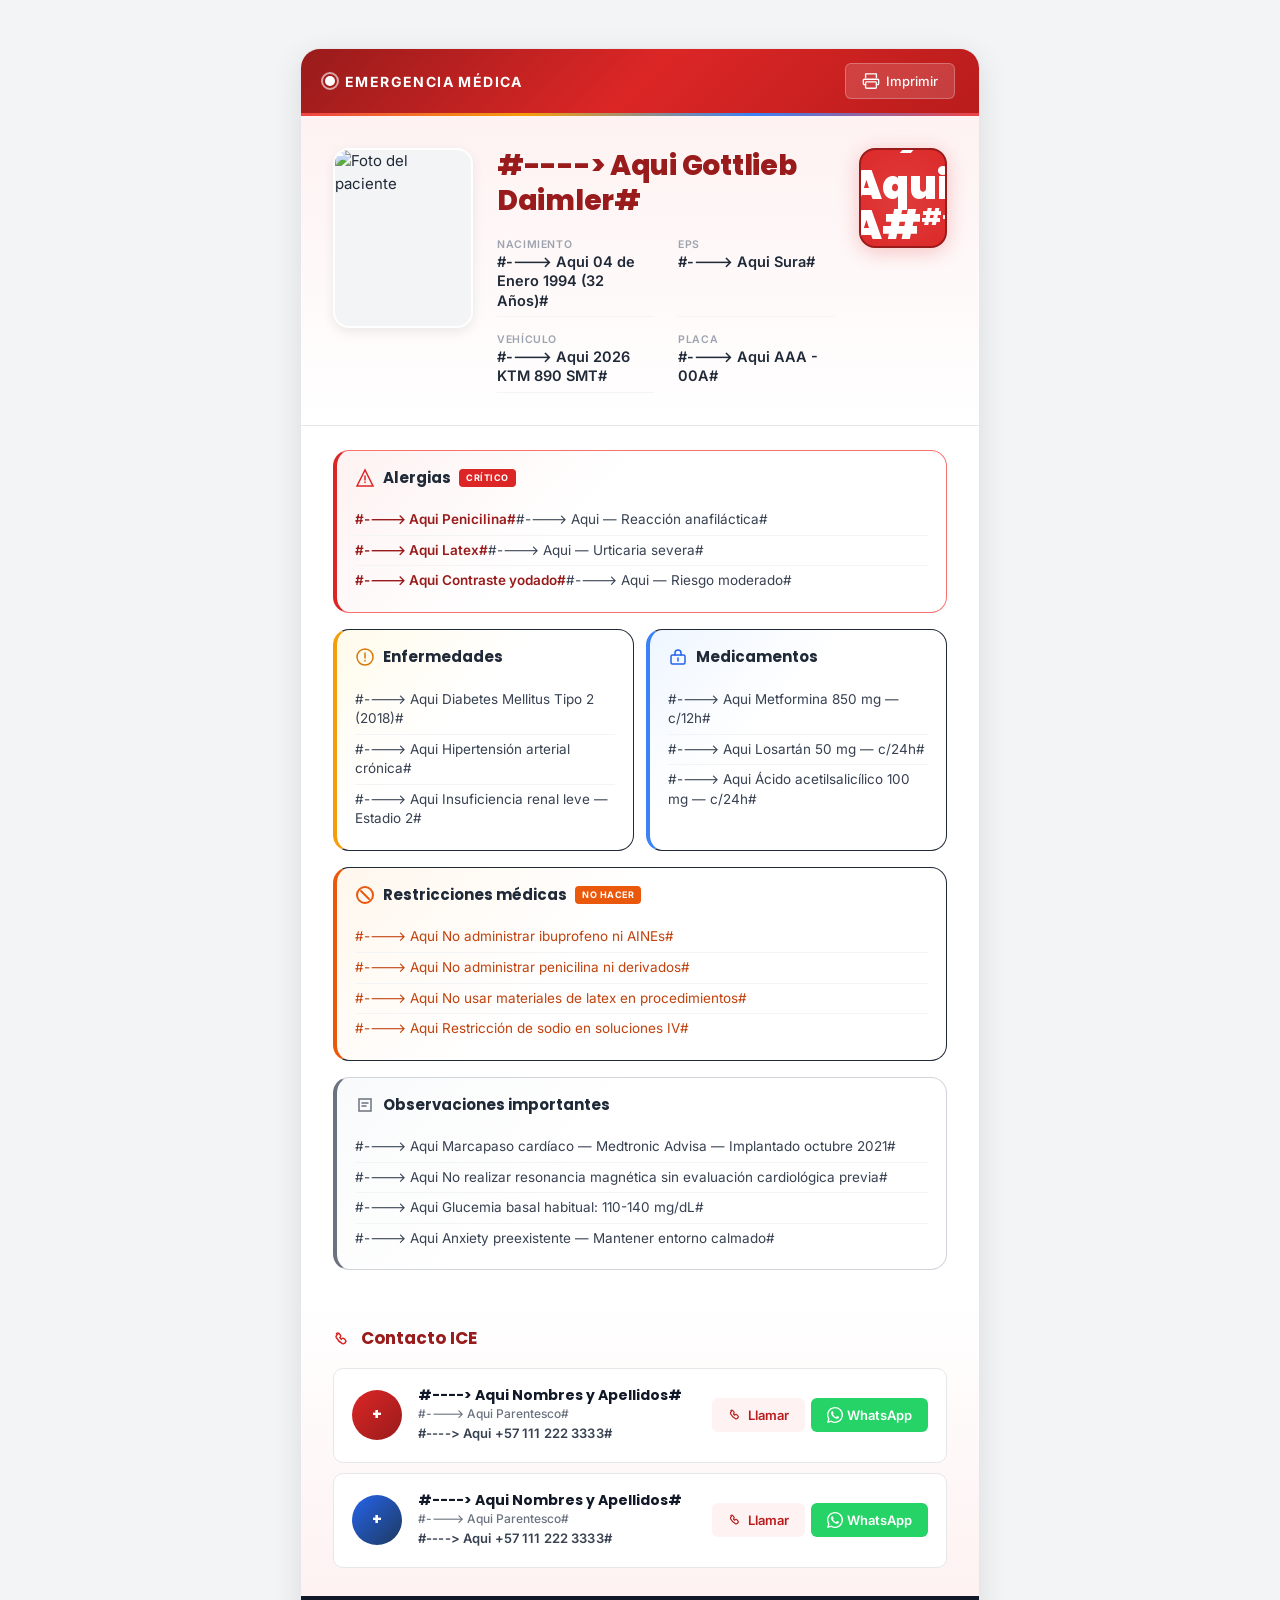
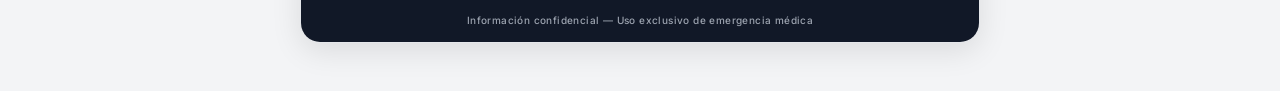
==== generator/template.html @ cfbc6e18 "GenerarHTML" ====
<!DOCTYPE html>
<html lang="es">

<head>
    <meta charset="UTF-8">
    <meta name="viewport" content="width=device-width, initial-scale=1.0">
    <meta name="description" content="Tarjeta médica de emergencia — Nombres Y Apellidos">
    <title>Emergencia — #----> Aqui Nombres Y Apellidos#</title>
    <link rel="preconnect" href="https://fonts.googleapis.com">
    <link rel="preconnect" href="https://fonts.gstatic.com" crossorigin>
    <link href="https://fonts.googleapis.com/css2?family=Inter:wght@400;500;600;700&family=Poppins:wght@600;700;800;900&display=swap" rel="stylesheet">
    <link rel="icon" href="/static/img/icon/iconLogo.png">
    <link rel="stylesheet" href="/static/css/emergency-card.css">
</head>

<body>

    <div class="page-wrapper">

        <article class="med-card" aria-label="Tarjeta médica de emergencia">

            <div class="card-strip">
                <div class="strip-left">
                    <span class="pulse-dot" aria-hidden="true"></span>
                    <strong>EMERGENCIA MÉDICA</strong>
                </div>
                <button class="strip-print" data-action="print" aria-label="Imprimir tarjeta">
                    <svg viewBox="0 0 20 20" fill="none" stroke="currentColor" stroke-width="1.5" stroke-linecap="round" stroke-linejoin="round">
                        <path d="M4 6V2h12v4M4 14H2.5a1 1 0 0 1-1-1v-4a1 1 0 0 1 1-1h15a1 1 0 0 1 1 1v4a1 1 0 0 1-1 1H16"/>
                        <rect x="4" y="11" width="12" height="7" rx="1"/>
                    </svg>
                    <span>Imprimir</span>
                </button>
            </div>

            <div class="holo-line" aria-hidden="true"></div>    

            <header class="card-header">
                <div class="photo-frame">
                    <img
                        src="#----> Aqui /static/img/client/Gottlieb_Daimler/Gottlieb_Daimler.png#"
                        alt="Foto del paciente"
                        class="patient-photo"
                        onerror="this.onerror=null;this.src='data:image/svg+xml,%3Csvg xmlns=%27http://www.w3.org/2000/svg%27 viewBox=%270 0 400 520%27%3E%3Crect fill=%27%23e5e7eb%27 width=%27400%27 height=%27520%27/%3E%3Ccircle cx=%27200%27 cy=%27190%27 r=%2780%27 fill=%27%239ca3af%27/%3E%3Cellipse cx=%27200%27 cy=%27420%27 rx=%27130%27 ry=%27110%27 fill=%27%239ca3af%27/%3E%3C/svg%27'">
                </div>

                <div class="header-info">
                    <h1 class="patient-name">#----> Aqui Gottlieb Daimler#</h1>
                    <div class="info-grid">
                        <div class="info-item">
                            <span class="info-label">Nacimiento</span>
                            <span class="info-value" id="val-nacimiento">#----> Aqui 04 de Enero 1994 (32 Años)#</span>
                        </div>
                        <div class="info-item">
                            <span class="info-label">EPS</span>
                            <span class="info-value" id="val-eps">#----> Aqui Sura#</span>
                        </div>
                        <div class="info-item">
                            <span class="info-label">Vehículo</span>
                            <span class="info-value" id="val-vehiculo">#----> Aqui 2026 KTM 890 SMT#</span>
                        </div>
                        <div class="info-item">
                            <span class="info-label">Placa</span>
                            <span class="info-value" id="val-vehiculo">#----> Aqui AAA - 00A#</span>
                        </div>
                    </div>
                </div>

                <!-- Badge de grupo sanguíneo -->
                <div class="blood-badge" aria-label="Grupo sanguíneo O positivo">
                    <span class="blood-label">GRUPO</span>
                    <span class="blood-type">#----> Aqui A#<sup>#----> Aqui +#</sup></span>
                </div>
            </header>

            <!-- Cuerpo médico -->
            <div class="card-body">

                <!-- Alergias — Sección crítica -->
                <section class="med-section med-section--critical" aria-label="Alergias">
                    <div class="med-head">
                        <div class="med-title-row">
                            <svg class="med-icon" viewBox="0 0 20 20" fill="none" stroke="currentColor" stroke-width="1.5" stroke-linecap="round">
                                <path d="M10 2L2 18h16L10 2z"/><path d="M10 8v4M10 14v.5"/>
                            </svg>
                            <h2>Alergias</h2>
                            <span class="tag tag--critical">CRÍTICO</span>
                        </div>
                    </div>
                    <ul class="med-list">
                        <li><strong>#----> Aqui Penicilina#</strong>#----> Aqui — Reacción anafiláctica#</li>
                        <li><strong>#----> Aqui Latex#</strong>#----> Aqui — Urticaria severa#</li>
                        <li><strong>#----> Aqui Contraste yodado#</strong>#----> Aqui — Riesgo moderado#</li>
                        <!-- <li><strong>N/A</strong></li> -->
                    </ul>
                </section>

                <div class="med-row">
                    <section class="med-section med-section--warning" aria-label="Enfermedades">
                        <div class="med-head">
                            <div class="med-title-row">
                                <svg class="med-icon" viewBox="0 0 20 20" fill="none" stroke="currentColor" stroke-width="1.5" stroke-linecap="round">
                                    <circle cx="10" cy="10" r="8"/><path d="M10 6v5M10 13.5v.5"/>
                                </svg>
                                <h2>Enfermedades</h2>
                            </div>
                        </div>
                        <ul class="med-list">
                            <li>#----> Aqui Diabetes Mellitus Tipo 2 (2018)#</li>
                            <li>#----> Aqui Hipertensión arterial crónica#</li>
                            <li>#----> Aqui Insuficiencia renal leve — Estadio 2#</li>
                            <!-- <li><strong>N/A</strong></li> -->
                        </ul>
                    </section>

                    <section class="med-section med-section--info" aria-label="Medicamentos actuales">
                        <div class="med-head">
                            <div class="med-title-row">
                                <svg class="med-icon" viewBox="0 0 20 20" fill="none" stroke="currentColor" stroke-width="1.5" stroke-linecap="round">
                                    <rect x="3" y="8" width="14" height="9" rx="1.5"/><path d="M7 8V6a3 3 0 0 1 6 0v2"/><path d="M10 11v3"/>
                                </svg>
                                <h2>Medicamentos</h2>
                            </div>
                        </div>
                        <ul class="med-list">
                            <li>#----> Aqui Metformina 850 mg — c/12h#</li>
                            <li>#----> Aqui Losartán 50 mg — c/24h#</li>
                            <li>#----> Aqui Ácido acetilsalicílico 100 mg — c/24h#</li>
                            <!-- <li><strong>N/A</strong></li> -->
                        </ul>
                    </section>
                </div>

                <!-- Restricciones médicas -->
                <section class="med-section med-section--danger" aria-label="Restricciones médicas">
                    <div class="med-head">
                        <div class="med-title-row">
                            <svg class="med-icon" viewBox="0 0 20 20" fill="none" stroke="currentColor" stroke-width="2" stroke-linecap="round">
                                <circle cx="10" cy="10" r="8"/><path d="M6 6l8 8"/>
                            </svg>
                            <h2>Restricciones médicas</h2>
                            <span class="tag tag--danger">NO HACER</span>
                        </div>
                    </div>
                    <ul class="med-list">
                        <li>#----> Aqui No administrar ibuprofeno ni AINEs#</li>
                        <li>#----> Aqui No administrar penicilina ni derivados#</li>
                        <li>#----> Aqui No usar materiales de latex en procedimientos#</li>
                        <li>#----> Aqui Restricción de sodio en soluciones IV#</li>
                        <!-- <li><strong>N/A</strong></li> -->
                    </ul>
                </section>

                <!-- Observaciones -->
                <section class="med-section med-section--note" aria-label="Observaciones importantes">
                    <div class="med-head">
                        <div class="med-title-row">
                            <svg class="med-icon" viewBox="0 0 20 20" fill="none" stroke="currentColor" stroke-width="1.5" stroke-linecap="round">
                                <path d="M4 4h12v12H4z"/><path d="M7 8h6M7 11h4"/>
                            </svg>
                            <h2>Observaciones importantes</h2>
                        </div>
                    </div>
                    <ul class="med-list">
                        <li>#----> Aqui Marcapaso cardíaco — Medtronic Advisa — Implantado octubre 2021#</li>
                        <li>#----> Aqui No realizar resonancia magnética sin evaluación cardiológica previa#</li>
                        <li>#----> Aqui Glucemia basal habitual: 110-140 mg/dL#</li>
                        <li>#----> Aqui Anxiety preexistente — Mantener entorno calmado#</li>
                        <!-- <li><strong>N/A</strong></li> -->
                    </ul>
                </section>

            </div>
<!-- ============================================================================================================================================================================================================================================================================================== -->
<!-- ============================================================================================================================================================================================================================================================================================== -->
            <!-- Contactos ICE -->
            <section class="card-ice" aria-label="Contactos de emergencia ICE">
                <h2 class="ice-heading">
                    <svg viewBox="0 0 20 20" fill="none" stroke="currentColor" stroke-width="1.5" stroke-linecap="round">
                        <path d="M3.6 4.6a1.7 1.7 0 0 1 2.4 0l1.2 1.2a1.7 1.7 0 0 1 0 2.4l-.4.4a8.5 8.5 0 0 0 1.6 1.6l.4-.4a1.7 1.7 0 0 1 2.4 0l1.2 1.2a1.7 1.7 0 0 1 0 2.4l-.8.8a2 2 0 0 1-2.2.4 14 14 0 0 1-6.2-6.2 2 2 0 0 1 .4-2.2l.8-.8z"/>
                    </svg>
                    Contacto ICE
                </h2>
                <div class="ice-contact">
                    <div class="ice-avatar"><span>+</span></div>
                    <div class="ice-info">
                        <h3 class="ice-name">#----> Aqui Nombres y Apellidos#</h3>
                        <span class="ice-role">#----> Aqui Parentesco#</span>
                        <span class="ice-phone">#----> Aqui +57 111 222 3333#</span>
                    </div>
                    <div class="ice-actions">
                        <button class="btn-ice btn-call" data-call="#----> Aqui 571112223333#" aria-label="Llamar a #----> Aqui Nombres y Apellidosa#">
                            <svg viewBox="0 0 20 20" fill="none" stroke="currentColor" stroke-width="1.5" stroke-linecap="round" stroke-linejoin="round">
                                <path d="M3.6 4.6a1.7 1.7 0 0 1 2.4 0l1.2 1.2a1.7 1.7 0 0 1 0 2.4l-.4.4a8.5 8.5 0 0 0 1.6 1.6l.4-.4a1.7 1.7 0 0 1 2.4 0l1.2 1.2a1.7 1.7 0 0 1 0 2.4l-.8.8a2 2 0 0 1-2.2.4 14 14 0 0 1-6.2-6.2 2 2 0 0 1 .4-2.2l.8-.8z"/>
                            </svg>
                            Llamar
                        </button>
                        <button class="btn-ice btn-wa" data-whatsapp="#----> Aqui 571112223333#" aria-label="WhatsApp de #----> Aqui Nombres y Apellidos#">
                            <svg viewBox="0 0 20 20" fill="currentColor">
                                <path d="M17.05 2.93A9.94 9.94 0 0 0 10.01 0C4.51 0 .03 4.48.03 9.97c0 1.76.46 3.47 1.33 4.98L0 20l5.23-1.37A9.95 9.95 0 0 0 10.01 20c5.5 0 9.97-4.48 9.97-9.98 0-2.66-1.04-5.17-2.93-7.09zM10.01 18.32a8.26 8.26 0 0 1-4.21-1.15l-.3-.18-3.12.82.83-3.04-.2-.31A8.24 8.24 0 0 1 1.7 9.97c0-4.56 3.71-8.27 8.31-8.27 2.22 0 4.3.86 5.87 2.43a8.25 8.25 0 0 1 2.43 5.85c-.01 4.56-3.72 8.27-8.3 8.34zm4.55-6.21c-.25-.12-1.47-.73-1.7-.81-.23-.08-.39-.12-.56.12-.16.25-.64.81-.78.98-.15.16-.29.18-.54.06-.25-.12-1.05-.39-2-1.23-.74-.66-1.24-1.47-1.38-1.72-.15-.25-.02-.39.11-.51.12-.11.25-.29.37-.44.13-.14.16-.25.25-.42.08-.16.04-.31-.02-.43-.06-.12-.56-1.35-.77-1.84-.2-.49-.41-.42-.56-.43h-.48c-.16 0-.43.06-.66.31-.23.25-.86.84-.86 2.04s.88 2.37 1 2.53c.13.16 1.73 2.64 4.2 3.7.58.25 1.04.4 1.39.52.59.19 1.12.16 1.54.1.47-.07 1.47-.6 1.68-1.18.21-.58.21-1.07.15-1.18-.06-.1-.23-.16-.48-.28z"/>
                            </svg>
                            WhatsApp
                        </button>
                    </div>
                </div>
<!-- ============================================================================================================================================================================================================================================================================================== -->
                <div class="ice-contact">
                    <div class="ice-avatar ice-avatar--alt"><span>+</span></div>
                    <div class="ice-info">
                        <h3 class="ice-name">#----> Aqui Nombres y Apellidos#</h3>
                        <span class="ice-role">#----> Aqui Parentesco#</span>
                        <span class="ice-phone">#----> Aqui +57 111 222 3333#</span>
                    </div>
                    <div class="ice-actions">
                        <button class="btn-ice btn-call" data-call="#----> Aqui 571112223333#" aria-label="Llamar a #----> Aqui Nombres y Apellidos#">
                            <svg viewBox="0 0 20 20" fill="none" stroke="currentColor" stroke-width="1.5" stroke-linecap="round" stroke-linejoin="round">
                                <path d="M3.6 4.6a1.7 1.7 0 0 1 2.4 0l1.2 1.2a1.7 1.7 0 0 1 0 2.4l-.4.4a8.5 8.5 0 0 0 1.6 1.6l.4-.4a1.7 1.7 0 0 1 2.4 0l1.2 1.2a1.7 1.7 0 0 1 0 2.4l-.8.8a2 2 0 0 1-2.2.4 14 14 0 0 1-6.2-6.2 2 2 0 0 1 .4-2.2l.8-.8z"/>
                            </svg>
                            Llamar
                        </button>
                        <button class="btn-ice btn-wa" data-whatsapp="#----> Aqui 571112223333#" aria-label="WhatsApp de #----> Aqui Nombres y Apellidos#">
                            <svg viewBox="0 0 20 20" fill="currentColor">
                                <path d="M17.05 2.93A9.94 9.94 0 0 0 10.01 0C4.51 0 .03 4.48.03 9.97c0 1.76.46 3.47 1.33 4.98L0 20l5.23-1.37A9.95 9.95 0 0 0 10.01 20c5.5 0 9.97-4.48 9.97-9.98 0-2.66-1.04-5.17-2.93-7.09zM10.01 18.32a8.26 8.26 0 0 1-4.21-1.15l-.3-.18-3.12.82.83-3.04-.2-.31A8.24 8.24 0 0 1 1.7 9.97c0-4.56 3.71-8.27 8.31-8.27 2.22 0 4.3.86 5.87 2.43a8.25 8.25 0 0 1 2.43 5.85c-.01 4.56-3.72 8.27-8.3 8.34zm4.55-6.21c-.25-.12-1.47-.73-1.7-.81-.23-.08-.39-.12-.56.12-.16.25-.64.81-.78.98-.15.16-.29.18-.54.06-.25-.12-1.05-.39-2-1.23-.74-.66-1.24-1.47-1.38-1.72-.15-.25-.02-.39.11-.51.12-.11.25-.29.37-.44.13-.14.16-.25.25-.42.08-.16.04-.31-.02-.43-.06-.12-.56-1.35-.77-1.84-.2-.49-.41-.42-.56-.43h-.48c-.16 0-.43.06-.66.31-.23.25-.86.84-.86 2.04s.88 2.37 1 2.53c.13.16 1.73 2.64 4.2 3.7.58.25 1.04.4 1.39.52.59.19 1.12.16 1.54.1.47-.07 1.47-.6 1.68-1.18.21-.58.21-1.07.15-1.18-.06-.1-.23-.16-.48-.28z"/>
                            </svg>
                            WhatsApp
                        </button>
                    </div>
                </div>
            </section>
<!-- ============================================================================================================================================================================================================================================================================================== -->
<!-- ============================================================================================================================================================================================================================================================================================== -->

            <footer class="card-footer">
                <span class="footer-notice">Información confidencial — Uso exclusivo de emergencia médica</span>
            </footer>
        </article>
    </div>
    <div id="toast-container" aria-live="polite"></div>
    <script src="https://cdn.jsdelivr.net/npm/sweetalert2@11"></script>
    <script src="/static/js/emergency-card.js"></script>
</body>
</html>
---- static/css/emergency-card.css ----
:root {
    /* Rojos de emergencia */
    --red-900: #7F1D1D;
    --red-800: #991B1B;
    --red-700: #B91C1C;
    --red-600: #DC2626;
    --red-500: #EF4444;
    --red-400: #F87171;
    --red-100: #FEE2E2;
    --red-50:  #FEF2F2;

    /* Azules clínicos */
    --blue-900: #1E3A5F;
    --blue-800: #1E40AF;
    --blue-700: #1D4ED8;
    --blue-600: #2563EB;
    --blue-500: #3B82F6;
    --blue-100: #DBEAFE;
    --blue-50:  #EFF6FF;

    /* Amarillos advertencia */
    --amber-700: #B45309;
    --amber-600: #D97706;
    --amber-500: #F59E0B;
    --amber-100: #FEF3C7;
    --amber-50:  #FFFBEB;

    /* Naranjas restricción */
    --orange-700: #C2410C;
    --orange-600: #EA580C;
    --orange-500: #F97316;
    --orange-100: #FFEDD5;
    --orange-50:  #FFF7ED;

    /* Neutros */
    --gray-950: #0A0A0A;
    --gray-900: #111827;
    --gray-800: #1F2937;
    --gray-700: #374151;
    --gray-600: #4B5563;
    --gray-500: #6B7280;
    --gray-400: #9CA3AF;
    --gray-300: #D1D5DB;
    --gray-200: #E5E7EB;
    --gray-100: #F3F4F6;
    --gray-50:  #F9FAFB;
    --white:    #FFFFFF;

    /* Especiales */
    --green-wa: #25D366;
    --green-wa-dark: #128C7E;

    /* Sombras */
    --shadow-sm:  0 1px 2px rgba(0,0,0,0.06);
    --shadow-md:  0 4px 12px rgba(0,0,0,0.08);
    --shadow-lg:  0 8px 30px rgba(0,0,0,0.1);
    --shadow-xl:  0 12px 40px rgba(0,0,0,0.12);
    --shadow-red: 0 4px 20px rgba(220,38,38,0.25);

    /* Radios */
    --radius-sm: 6px;
    --radius-md: 10px;
    --radius-lg: 16px;
    --radius-xl: 20px;

    /* Tipografía */
    --font-body: 'Inter', -apple-system, BlinkMacSystemFont, sans-serif;
    --font-display: 'Poppins', var(--font-body);
}

/* --- Reset y base --- */
*,
*::before,
*::after {
    margin: 0;
    padding: 0;
    box-sizing: border-box;
}

html {
    -webkit-text-size-adjust: 100%;
    scroll-behavior: smooth;
}

body {
    font-family: var(--font-body);
    font-size: 14px;
    line-height: 1.5;
    color: var(--gray-800);
    background-color: var(--gray-100);
    min-height: 100vh;
    -webkit-font-smoothing: antialiased;
    -moz-osx-font-smoothing: grayscale;
}

/* --- Contenedor de página --- */
.page-wrapper {
    display: flex;
    justify-content: center;
    padding: 16px;
    min-height: 100vh;
}

/* ============================================================
   TARJETA PRINCIPAL
   ============================================================ */
.med-card {
    width: 100%;
    max-width: 680px;
    background: var(--white);
    border-radius: var(--radius-xl);
    overflow: hidden;
    box-shadow: var(--shadow-lg);
    border: 1px solid var(--gray-200);
    position: relative;
}

/* ============================================================
   FRANJA DE EMERGENCIA (strip)
   ============================================================ */
.card-strip {
    display: flex;
    align-items: center;
    justify-content: space-between;
    padding: 12px 16px;
    background: linear-gradient(135deg, var(--red-800) 0%, var(--red-600) 50%, var(--red-700) 100%);
    color: var(--white);
    gap: 8px;
    flex-wrap: wrap;
}

.strip-left {
    display: flex;
    align-items: center;
    gap: 10px;
    font-size: 13px;
    letter-spacing: 0.08em;
    font-weight: 600;
}

/* Punto pulsante */
.pulse-dot {
    position: relative;
    width: 10px;
    height: 10px;
    background: var(--white);
    border-radius: 50%;
    flex-shrink: 0;
    animation: pulse-ring 1.5s ease-out infinite;
}

.pulse-dot::before {
    content: '';
    position: absolute;
    inset: -4px;
    border-radius: 50%;
    border: 2px solid rgba(255,255,255,0.6);
    animation: pulse-ring-outer 1.5s ease-out infinite;
}

@keyframes pulse-ring {
    0%, 100% { opacity: 1; transform: scale(1); }
    50% { opacity: 0.6; transform: scale(0.85); }
}

@keyframes pulse-ring-outer {
    0% { transform: scale(0.8); opacity: 1; }
    100% { transform: scale(2); opacity: 0; }
}

/* Botón imprimir */
.strip-print {
    display: inline-flex;
    align-items: center;
    gap: 6px;
    padding: 6px 12px;
    background: rgba(255,255,255,0.15);
    border: 1px solid rgba(255,255,255,0.25);
    border-radius: var(--radius-sm);
    color: var(--white);
    font-size: 12px;
    font-weight: 500;
    font-family: var(--font-body);
    cursor: pointer;
    transition: all 0.2s ease;
    backdrop-filter: blur(4px);
    -webkit-backdrop-filter: blur(4px);
}

.strip-print:hover {
    background: rgba(255,255,255,0.25);
    border-color: rgba(255,255,255,0.4);
}

.strip-print:active {
    transform: scale(0.96);
}

.strip-print svg {
    width: 16px;
    height: 16px;
    flex-shrink: 0;
}

/* ============================================================
   LÍNEA HOLOGRÁFICA
   ============================================================ */
.holo-line {
    height: 3px;
    background: linear-gradient(
        90deg,
        var(--red-500),
        var(--amber-500),
        var(--blue-500),
        var(--red-500),
        var(--amber-500),
        var(--blue-500),
        var(--red-500)
    );
    background-size: 200% 100%;
    animation: holo-slide 4s linear infinite;
}

@keyframes holo-slide {
    0% { background-position: 0% 0; }
    100% { background-position: 200% 0; }
}

/* ============================================================
   HEADER — Foto + Info + Sangre
   ============================================================ */
.card-header {
    display: flex;
    gap: 16px;
    padding: 20px 16px;
    position: relative;
    background: linear-gradient(180deg, var(--red-50) 0%, var(--white) 100%);
    border-bottom: 1px solid var(--gray-200);
    align-items: flex-start;
    flex-wrap: wrap;
}

/* --- Foto --- */
.photo-frame {
    width: 100px;
    height: 130px;
    flex-shrink: 0;
    border-radius: var(--radius-md);
    overflow: hidden;
    border: 2px solid var(--white);
    box-shadow: var(--shadow-md);
    background: var(--gray-100);
    order: 0;
}

.patient-photo {
    width: 100%;
    height: 100%;
    object-fit: cover;
    display: block;
}

/* --- Info del paciente (header-info) --- */
.header-info {
    flex: 1;
    min-width: 0;
    order: 1;
}

.patient-name {
    font-family: var(--font-display);
    font-size: 18px;
    font-weight: 800;
    color: var(--red-800);
    line-height: 1.25;
    margin-bottom: 12px;
    letter-spacing: -0.01em;
}

/* Grid de información */
.info-grid {
    display: grid;
    grid-template-columns: 1fr;
    gap: 6px;
}

.info-item {
    display: flex;
    flex-direction: column;
    gap: 1px;
    padding: 5px 0;
    border-bottom: 1px solid var(--gray-100);
}

.info-item:last-child {
    border-bottom: none;
}

.info-label {
    font-size: 10px;
    font-weight: 600;
    text-transform: uppercase;
    letter-spacing: 0.06em;
    color: var(--gray-400);
    line-height: 1;
}

.info-value {
    font-size: 13px;
    font-weight: 600;
    color: var(--gray-800);
    line-height: 1.35;
    word-break: break-word;
}

/* --- Badge de sangre --- */
.blood-badge {
    display: flex;
    flex-direction: column;
    align-items: center;
    justify-content: center;
    width: 72px;
    height: 80px;
    background: var(--red-600);
    border-radius: var(--radius-md);
    color: var(--white);
    box-shadow: var(--shadow-red);
    flex-shrink: 0;
    order: 2;
    position: relative;
    overflow: hidden;
    border: 2px solid var(--red-800);
}

.blood-badge::before {
    content: '';
    position: absolute;
    top: -50%;
    left: -50%;
    width: 200%;
    height: 200%;
    background: radial-gradient(circle, rgba(255,255,255,0.1) 0%, transparent 60%);
    animation: blood-shine 3s ease-in-out infinite;
}

@keyframes blood-shine {
    0%, 100% { transform: translate(-20%, -20%); }
    50% { transform: translate(20%, 20%); }
}

.blood-label {
    font-size: 8px;
    font-weight: 700;
    letter-spacing: 0.12em;
    text-transform: uppercase;
    opacity: 0.85;
    position: relative;
    z-index: 1;
}

.blood-type {
    font-family: var(--font-display);
    font-size: 32px;
    font-weight: 900;
    line-height: 1;
    position: relative;
    z-index: 1;
    margin-top: 2px;
}

.blood-type sup {
    font-size: 18px;
    font-weight: 800;
}

/* ============================================================
   CUERPO MÉDICO
   ============================================================ */
.card-body {
    padding: 12px 16px 16px;
    display: flex;
    flex-direction: column;
    gap: 12px;
}

/* --- Sección genérica --- */
.med-section {
    background: var(--white);
    border-radius: var(--radius-md);
    border: 1px solid var(--gray-200);
    overflow: hidden;
    transition: box-shadow 0.2s ease;
}

.med-section:hover {
    box-shadow: var(--shadow-sm);
}

/* Variantes de sección */
.med-section--critical {
    border-color: var(--red-400);
    border-left: 4px solid var(--red-600);
    background: linear-gradient(135deg, var(--red-50) 0%, var(--white) 40%);
}

.med-section--warning {
    border-color: var(--amber-300);
    border-left: 4px solid var(--amber-500);
    background: linear-gradient(135deg, var(--amber-50) 0%, var(--white) 40%);
}

.med-section--info {
    border-color: var(--blue-300);
    border-left: 4px solid var(--blue-500);
    background: linear-gradient(135deg, var(--blue-50) 0%, var(--white) 40%);
}

.med-section--danger {
    border-color: var(--orange-400);
    border-left: 4px solid var(--orange-600);
    background: linear-gradient(135deg, var(--orange-50) 0%, var(--white) 40%);
}

.med-section--note {
    border-color: var(--gray-300);
    border-left: 4px solid var(--gray-500);
    background: linear-gradient(135deg, var(--gray-50) 0%, var(--white) 40%);
}

/* --- Encabezado de sección --- */
.med-head {
    display: flex;
    align-items: center;
    justify-content: space-between;
    padding: 10px 12px;
    gap: 8px;
}

.med-title-row {
    display: flex;
    align-items: center;
    gap: 8px;
    min-width: 0;
}

.med-icon {
    width: 18px;
    height: 18px;
    flex-shrink: 0;
}

.med-section--critical .med-icon { color: var(--red-600); }
.med-section--warning .med-icon { color: var(--amber-600); }
.med-section--info .med-icon    { color: var(--blue-600); }
.med-section--danger .med-icon  { color: var(--orange-600); }
.med-section--note .med-icon    { color: var(--gray-500); }

.med-title-row h2 {
    font-family: var(--font-display);
    font-size: 13px;
    font-weight: 700;
    color: var(--gray-800);
    white-space: nowrap;
    overflow: hidden;
    text-overflow: ellipsis;
}

/* --- Tags --- */
.tag {
    display: inline-block;
    padding: 2px 7px;
    border-radius: 4px;
    font-size: 9px;
    font-weight: 700;
    letter-spacing: 0.06em;
    text-transform: uppercase;
    white-space: nowrap;
    flex-shrink: 0;
}

.tag--critical {
    background: var(--red-600);
    color: var(--white);
    animation: tag-pulse 2s ease-in-out infinite;
}

@keyframes tag-pulse {
    0%, 100% { opacity: 1; }
    50% { opacity: 0.75; }
}

.tag--danger {
    background: var(--orange-600);
    color: var(--white);
}

/* --- Botón copiar --- */
.copy-btn {
    display: flex;
    align-items: center;
    justify-content: center;
    width: 30px;
    height: 30px;
    border: 1px solid var(--gray-200);
    border-radius: var(--radius-sm);
    background: var(--white);
    color: var(--gray-400);
    cursor: pointer;
    transition: all 0.2s ease;
    flex-shrink: 0;
}

.copy-btn:hover {
    color: var(--blue-600);
    border-color: var(--blue-300);
    background: var(--blue-50);
}

.copy-btn:active {
    transform: scale(0.9);
}

.copy-btn svg {
    width: 14px;
    height: 14px;
}

/* --- Lista médica --- */
.med-list {
    list-style: none;
    padding: 0 12px 10px;
}

.med-list li {
    font-size: 12.5px;
    color: var(--gray-700);
    padding: 4px 0;
    border-top: 1px solid var(--gray-100);
    line-height: 1.45;
}

.med-list li:first-child {
    border-top: none;
}

.med-list li strong {
    color: var(--gray-900);
    font-weight: 600;
}

.med-section--critical .med-list li strong {
    color: var(--red-800);
}

.med-section--danger .med-list li {
    color: var(--orange-700);
}

.med-section--danger .med-list li strong {
    color: var(--orange-700);
}

/* --- Fila par (2 columnas) --- */
.med-row {
    display: grid;
    grid-template-columns: 1fr;
    gap: 12px;
}

/* ============================================================
   CONTACTOS ICE
   ============================================================ */
.card-ice {
    padding: 16px;
    border-top: 2px solid var(--red-200);
    background: linear-gradient(180deg, var(--white) 0%, var(--red-50) 100%);
}

.ice-heading {
    display: flex;
    align-items: center;
    gap: 8px;
    font-family: var(--font-display);
    font-size: 15px;
    font-weight: 700;
    color: var(--red-800);
    margin-bottom: 14px;
}

.ice-heading svg {
    width: 18px;
    height: 18px;
    color: var(--red-600);
}

/* --- Contacto individual --- */
.ice-contact {
    display: flex;
    align-items: center;
    gap: 12px;
    padding: 12px;
    background: var(--white);
    border-radius: var(--radius-md);
    border: 1px solid var(--gray-200);
    margin-bottom: 10px;
    transition: box-shadow 0.2s ease;
}

.ice-contact:last-child {
    margin-bottom: 0;
}

.ice-contact:hover {
    box-shadow: var(--shadow-md);
    border-color: var(--red-300);
}

/* Avatar */
.ice-avatar {
    width: 44px;
    height: 44px;
    border-radius: 50%;
    background: linear-gradient(135deg, var(--red-600), var(--red-800));
    display: flex;
    align-items: center;
    justify-content: center;
    flex-shrink: 0;
}

.ice-avatar span {
    font-family: var(--font-display);
    font-size: 14px;
    font-weight: 700;
    color: var(--white);
    letter-spacing: 0.02em;
}

.ice-avatar--alt {
    background: linear-gradient(135deg, var(--blue-600), var(--blue-900));
}

/* Info del contacto */
.ice-info {
    flex: 1;
    min-width: 0;
    display: flex;
    flex-direction: column;
    gap: 1px;
}

.ice-name {
    font-family: var(--font-display);
    font-size: 13px;
    font-weight: 700;
    color: var(--gray-900);
    line-height: 1.25;
    white-space: nowrap;
    overflow: hidden;
    text-overflow: ellipsis;
}

.ice-role {
    font-size: 11px;
    font-weight: 500;
    color: var(--gray-500);
    text-transform: capitalize;
}

.ice-phone {
    font-size: 12px;
    font-weight: 600;
    color: var(--gray-700);
    letter-spacing: 0.01em;
}

/* Botones de acción ICE */
.ice-actions {
    display: flex;
    gap: 6px;
    flex-shrink: 0;
}

.btn-ice {
    display: inline-flex;
    align-items: center;
    gap: 4px;
    padding: 7px 10px;
    border-radius: var(--radius-sm);
    font-size: 11px;
    font-weight: 600;
    font-family: var(--font-body);
    cursor: pointer;
    border: none;
    transition: all 0.2s ease;
    white-space: nowrap;
}

.btn-ice:active {
    transform: scale(0.95);
}

.btn-ice svg {
    width: 14px;
    height: 14px;
    flex-shrink: 0;
}

.btn-call {
    background: var(--red-50);
    color: var(--red-700);
    border: 1px solid var(--red-200);
}

.btn-call:hover {
    background: var(--red-100);
    border-color: var(--red-400);
}

.btn-wa {
    background: var(--green-wa);
    color: var(--white);
}

.btn-wa:hover {
    background: var(--green-wa-dark);
}

/* ============================================================
   FOOTER
   ============================================================ */
.card-footer {
    padding: 12px 16px;
    background: var(--gray-900);
    text-align: center;
}

.footer-notice {
    font-size: 10px;
    font-weight: 500;
    color: var(--gray-400);
    letter-spacing: 0.04em;
}

/* ============================================================
   TOAST CONTAINER
   ============================================================ */
#toast-container {
    position: fixed;
    bottom: 20px;
    left: 50%;
    transform: translateX(-50%);
    z-index: 9999;
    display: flex;
    flex-direction: column;
    align-items: center;
    gap: 8px;
    pointer-events: none;
}

/* ============================================================
   RESPONSIVE — Tablet (≥ 480px)
   ============================================================ */
@media (min-width: 480px) {
    .page-wrapper {
        padding: 24px;
    }

    body {
        font-size: 15px;
    }

    .card-header {
        padding: 24px 20px;
        gap: 20px;
        flex-wrap: nowrap;
        align-items: flex-start;
    }

    .photo-frame {
        width: 120px;
        height: 155px;
        border-radius: var(--radius-lg);
    }

    .patient-name {
        font-size: 22px;
        margin-bottom: 14px;
    }

    /* Grid info: 2 columnas en tablet */
    .info-grid {
        grid-template-columns: 1fr 1fr;
        gap: 8px 16px;
    }

    .info-item {
        padding: 6px 0;
    }

    .info-label {
        font-size: 10px;
    }

    .info-value {
        font-size: 13.5px;
    }

    .blood-badge {
        width: 80px;
        height: 90px;
        align-self: flex-start;
    }

    .blood-type {
        font-size: 36px;
    }

    .blood-type sup {
        font-size: 20px;
    }

    .card-body {
        padding: 16px 20px 20px;
        gap: 14px;
    }

    .med-head {
        padding: 12px 14px;
    }

    .med-title-row h2 {
        font-size: 14px;
    }

    .med-list {
        padding: 0 14px 12px;
    }

    .med-list li {
        font-size: 13px;
    }

    .med-row {
        grid-template-columns: 1fr 1fr;
        gap: 12px;
    }

    .card-ice {
        padding: 20px;
    }

    .ice-contact {
        padding: 14px;
    }

    .btn-ice {
        padding: 8px 14px;
        font-size: 12px;
    }
}

/* ============================================================
   RESPONSIVE — Desktop (≥ 640px)
   ============================================================ */
@media (min-width: 640px) {
    .page-wrapper {
        padding: 40px 20px;
    }

    .card-strip {
        padding: 14px 24px;
    }

    .strip-left {
        font-size: 14px;
        letter-spacing: 0.1em;
    }

    .strip-print {
        padding: 8px 16px;
        font-size: 13px;
    }

    .strip-print svg {
        width: 18px;
        height: 18px;
    }

    .card-header {
        padding: 28px 28px;
        gap: 24px;
    }

    .photo-frame {
        width: 140px;
        height: 180px;
    }

    .patient-name {
        font-size: 26px;
        margin-bottom: 16px;
    }

    .info-grid {
        gap: 10px 20px;
    }

    .info-label {
        font-size: 10.5px;
    }

    .info-value {
        font-size: 14px;
    }

    .blood-badge {
        width: 88px;
        height: 100px;
        border-radius: var(--radius-lg);
    }

    .blood-type {
        font-size: 40px;
    }

    .blood-type sup {
        font-size: 22px;
    }

    .card-body {
        padding: 20px 28px 24px;
        gap: 16px;
    }

    .med-section {
        border-radius: var(--radius-lg);
    }

    .med-head {
        padding: 14px 16px;
    }

    .med-title-row h2 {
        font-size: 15px;
    }

    .med-icon {
        width: 20px;
        height: 20px;
    }

    .med-list {
        padding: 0 16px 14px;
    }

    .med-list li {
        font-size: 13.5px;
        padding: 5px 0;
    }

    .card-ice {
        padding: 24px 28px;
    }

    .ice-heading {
        font-size: 17px;
        margin-bottom: 16px;
    }

    .ice-heading svg {
        width: 20px;
        height: 20px;
    }

    .ice-contact {
        padding: 16px;
        gap: 16px;
    }

    .ice-avatar {
        width: 50px;
        height: 50px;
    }

    .ice-avatar span {
        font-size: 15px;
    }

    .ice-name {
        font-size: 14px;
    }

    .ice-role {
        font-size: 12px;
    }

    .ice-phone {
        font-size: 13px;
    }

    .btn-ice {
        padding: 9px 16px;
        font-size: 13px;
        border-radius: var(--radius-sm);
    }

    .btn-ice svg {
        width: 16px;
        height: 16px;
    }
}

/* ============================================================
   RESPONSIVE — Desktop grande (≥ 900px)
   ============================================================ */
@media (min-width: 900px) {
    .page-wrapper {
        padding: 48px 24px;
    }

    .card-header {
        padding: 32px 32px;
    }

    .patient-name {
        font-size: 28px;
    }

    .info-grid {
        gap: 12px 24px;
    }

    .info-value {
        font-size: 14.5px;
    }

    .card-body {
        padding: 24px 32px 28px;
    }

    .med-head {
        padding: 16px 18px;
    }

    .med-list {
        padding: 0 18px 16px;
    }

    .card-ice {
        padding: 28px 32px;
    }

    .ice-contact {
        padding: 18px;
    }
}

/* ============================================================
   PANTALLAS MUY PEQUEÑAS (≤ 360px)
   ============================================================ */
@media (max-width: 360px) {
    .page-wrapper {
        padding: 8px;
    }

    .card-strip {
        padding: 10px 12px;
    }

    .strip-left {
        font-size: 11px;
        letter-spacing: 0.05em;
    }

    .strip-print span {
        display: none;
    }

    .strip-print {
        padding: 6px;
    }

    .card-header {
        padding: 14px 12px;
        gap: 12px;
    }

    .photo-frame {
        width: 80px;
        height: 105px;
        border-radius: var(--radius-sm);
    }

    .patient-name {
        font-size: 16px;
        margin-bottom: 10px;
    }

    .info-label {
        font-size: 9px;
    }

    .info-value {
        font-size: 12px;
    }

    .blood-badge {
        width: 60px;
        height: 68px;
        border-radius: var(--radius-sm);
    }

    .blood-label {
        font-size: 7px;
    }

    .blood-type {
        font-size: 26px;
    }

    .blood-type sup {
        font-size: 14px;
    }

    .card-body {
        padding: 10px 12px 14px;
        gap: 10px;
    }

    .med-head {
        padding: 8px 10px;
    }

    .med-title-row {
        gap: 6px;
    }

    .med-title-row h2 {
        font-size: 12px;
    }

    .tag {
        font-size: 8px;
        padding: 1px 5px;
    }

    .med-list {
        padding: 0 10px 8px;
    }

    .med-list li {
        font-size: 11.5px;
    }

    .card-ice {
        padding: 12px;
    }

    .ice-heading {
        font-size: 13px;
        margin-bottom: 10px;
    }

    .ice-contact {
        padding: 10px;
        gap: 10px;
        flex-wrap: wrap;
    }

    .ice-avatar {
        width: 38px;
        height: 38px;
    }

    .ice-avatar span {
        font-size: 12px;
    }

    .ice-name {
        font-size: 12px;
    }

    .ice-role {
        font-size: 10px;
    }

    .ice-phone {
        font-size: 11px;
    }

    .ice-actions {
        width: 100%;
        justify-content: stretch;
        gap: 6px;
    }

    .btn-ice {
        flex: 1;
        justify-content: center;
        padding: 8px 8px;
        font-size: 11px;
    }
}

/* ============================================================
   PRINT
   ============================================================ */
@media print {
    body {
        background: var(--white);
        font-size: 11pt;
    }

    .page-wrapper {
        padding: 0;
    }

    .med-card {
        box-shadow: none;
        border: 2px solid var(--gray-300);
        border-radius: 0;
        max-width: 100%;
    }

    .card-strip {
        background: var(--gray-900) !important;
        -webkit-print-color-adjust: exact;
        print-color-adjust: exact;
    }

    .strip-print {
        display: none !important;
    }

    .holo-line {
        display: none;
    }

    .pulse-dot::before {
        display: none;
    }

    .copy-btn {
        display: none !important;
    }

    .btn-ice {
        border: 1px solid var(--gray-400) !important;
        -webkit-print-color-adjust: exact;
        print-color-adjust: exact;
    }

    .blood-badge {
        -webkit-print-color-adjust: exact;
        print-color-adjust: exact;
    }

    .med-section--critical,
    .med-section--warning,
    .med-section--info,
    .med-section--danger,
    .med-section--note {
        -webkit-print-color-adjust: exact;
        print-color-adjust: exact;
    }

    .tag--critical,
    .tag--danger {
        -webkit-print-color-adjust: exact;
        print-color-adjust: exact;
        animation: none;
    }

    .card-footer {
        -webkit-print-color-adjust: exact;
        print-color-adjust: exact;
    }
}

/* ============================================================
   REDUCED MOTION
   ============================================================ */
@media (prefers-reduced-motion: reduce) {
    .pulse-dot,
    .pulse-dot::before,
    .holo-line,
    .tag--critical,
    .blood-badge::before {
        animation: none;
    }

    .copy-btn,
    .strip-print,
    .btn-ice,
    .ice-contact,
    .med-section {
        transition: none;
    }
}
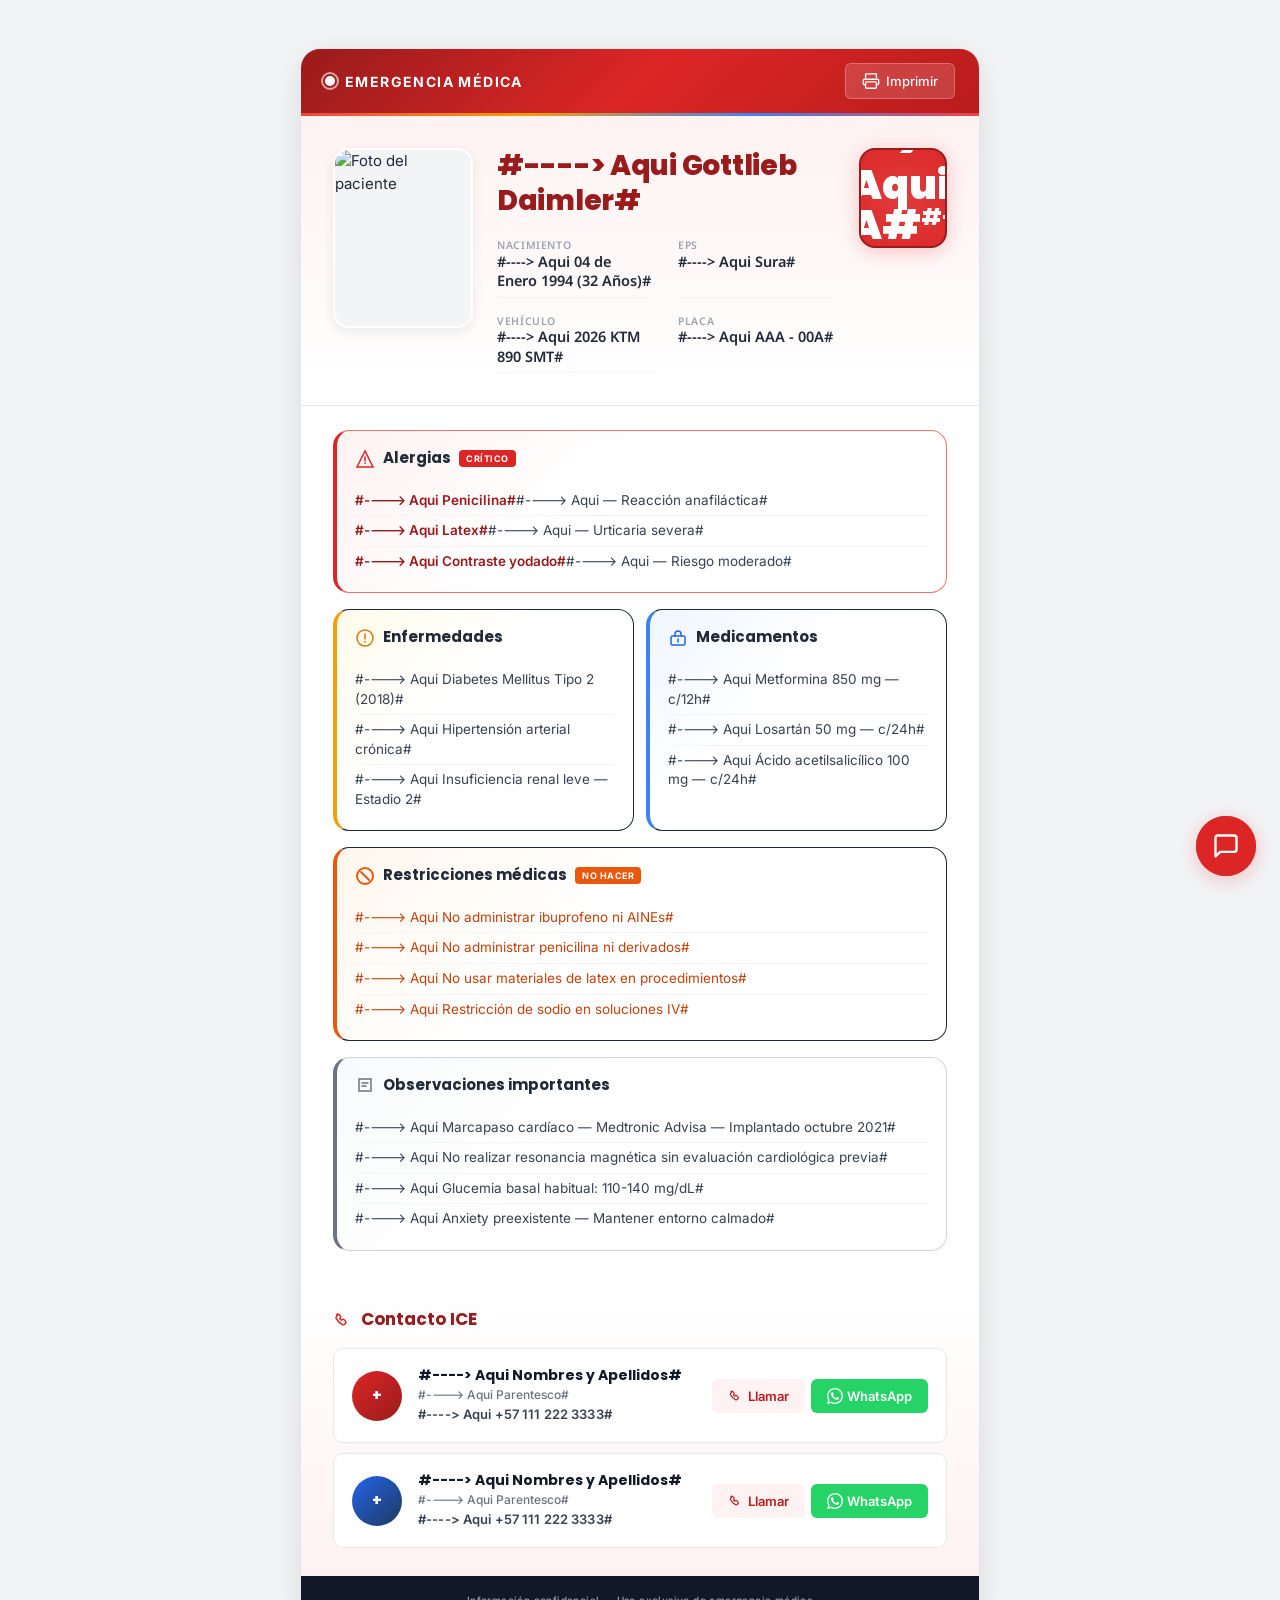
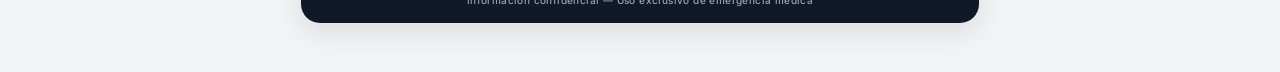
==== commit 0d21846e: "chatbot, cardBort" ====
--- a/generator/template.html
+++ b/generator/template.html
@@ -5,12 +5,15 @@
     <meta charset="UTF-8">
     <meta name="viewport" content="width=device-width, initial-scale=1.0">
     <meta name="description" content="Tarjeta médica de emergencia — Nombres Y Apellidos">
-    <title>Emergencia — #----> Aqui Nombres Y Apellidos#</title>
+    <title>Emergencia | #----> Aqui Nombres Y Apellidos#</title>
     <link rel="preconnect" href="https://fonts.googleapis.com">
     <link rel="preconnect" href="https://fonts.gstatic.com" crossorigin>
-    <link href="https://fonts.googleapis.com/css2?family=Inter:wght@400;500;600;700&family=Poppins:wght@600;700;800;900&display=swap" rel="stylesheet">
+    <link
+        href="https://fonts.googleapis.com/css2?family=Inter:wght@400;500;600;700&family=Poppins:wght@600;700;800;900&display=swap"
+        rel="stylesheet">
     <link rel="icon" href="/static/img/icon/iconLogo.png">
     <link rel="stylesheet" href="/static/css/emergency-card.css">
+    <link rel="stylesheet" href="/static/css/cardChat.css">
 </head>
 
 <body>
@@ -25,22 +28,22 @@
                     <strong>EMERGENCIA MÉDICA</strong>
                 </div>
                 <button class="strip-print" data-action="print" aria-label="Imprimir tarjeta">
-                    <svg viewBox="0 0 20 20" fill="none" stroke="currentColor" stroke-width="1.5" stroke-linecap="round" stroke-linejoin="round">
-                        <path d="M4 6V2h12v4M4 14H2.5a1 1 0 0 1-1-1v-4a1 1 0 0 1 1-1h15a1 1 0 0 1 1 1v4a1 1 0 0 1-1 1H16"/>
-                        <rect x="4" y="11" width="12" height="7" rx="1"/>
+                    <svg viewBox="0 0 20 20" fill="none" stroke="currentColor" stroke-width="1.5" stroke-linecap="round"
+                        stroke-linejoin="round">
+                        <path
+                            d="M4 6V2h12v4M4 14H2.5a1 1 0 0 1-1-1v-4a1 1 0 0 1 1-1h15a1 1 0 0 1 1 1v4a1 1 0 0 1-1 1H16" />
+                        <rect x="4" y="11" width="12" height="7" rx="1" />
                     </svg>
                     <span>Imprimir</span>
                 </button>
             </div>
 
-            <div class="holo-line" aria-hidden="true"></div>    
+            <div class="holo-line" aria-hidden="true"></div>
 
             <header class="card-header">
                 <div class="photo-frame">
-                    <img
-                        src="#----> Aqui /static/img/client/Gottlieb_Daimler/Gottlieb_Daimler.png#"
-                        alt="Foto del paciente"
-                        class="patient-photo"
+                    <img src="#----> Aqui /static/img/client/Gottlieb_Daimler/Gottlieb_Daimler.png#"
+                        alt="Foto del paciente" class="patient-photo"
                         onerror="this.onerror=null;this.src='data:image/svg+xml,%3Csvg xmlns=%27http://www.w3.org/2000/svg%27 viewBox=%270 0 400 520%27%3E%3Crect fill=%27%23e5e7eb%27 width=%27400%27 height=%27520%27/%3E%3Ccircle cx=%27200%27 cy=%27190%27 r=%2780%27 fill=%27%239ca3af%27/%3E%3Cellipse cx=%27200%27 cy=%27420%27 rx=%27130%27 ry=%27110%27 fill=%27%239ca3af%27/%3E%3C/svg%27'">
                 </div>
 
@@ -80,8 +83,10 @@
                 <section class="med-section med-section--critical" aria-label="Alergias">
                     <div class="med-head">
                         <div class="med-title-row">
-                            <svg class="med-icon" viewBox="0 0 20 20" fill="none" stroke="currentColor" stroke-width="1.5" stroke-linecap="round">
-                                <path d="M10 2L2 18h16L10 2z"/><path d="M10 8v4M10 14v.5"/>
+                            <svg class="med-icon" viewBox="0 0 20 20" fill="none" stroke="currentColor"
+                                stroke-width="1.5" stroke-linecap="round">
+                                <path d="M10 2L2 18h16L10 2z" />
+                                <path d="M10 8v4M10 14v.5" />
                             </svg>
                             <h2>Alergias</h2>
                             <span class="tag tag--critical">CRÍTICO</span>
@@ -99,8 +104,10 @@
                     <section class="med-section med-section--warning" aria-label="Enfermedades">
                         <div class="med-head">
                             <div class="med-title-row">
-                                <svg class="med-icon" viewBox="0 0 20 20" fill="none" stroke="currentColor" stroke-width="1.5" stroke-linecap="round">
-                                    <circle cx="10" cy="10" r="8"/><path d="M10 6v5M10 13.5v.5"/>
+                                <svg class="med-icon" viewBox="0 0 20 20" fill="none" stroke="currentColor"
+                                    stroke-width="1.5" stroke-linecap="round">
+                                    <circle cx="10" cy="10" r="8" />
+                                    <path d="M10 6v5M10 13.5v.5" />
                                 </svg>
                                 <h2>Enfermedades</h2>
                             </div>
@@ -116,8 +123,11 @@
                     <section class="med-section med-section--info" aria-label="Medicamentos actuales">
                         <div class="med-head">
                             <div class="med-title-row">
-                                <svg class="med-icon" viewBox="0 0 20 20" fill="none" stroke="currentColor" stroke-width="1.5" stroke-linecap="round">
-                                    <rect x="3" y="8" width="14" height="9" rx="1.5"/><path d="M7 8V6a3 3 0 0 1 6 0v2"/><path d="M10 11v3"/>
+                                <svg class="med-icon" viewBox="0 0 20 20" fill="none" stroke="currentColor"
+                                    stroke-width="1.5" stroke-linecap="round">
+                                    <rect x="3" y="8" width="14" height="9" rx="1.5" />
+                                    <path d="M7 8V6a3 3 0 0 1 6 0v2" />
+                                    <path d="M10 11v3" />
                                 </svg>
                                 <h2>Medicamentos</h2>
                             </div>
@@ -135,8 +145,10 @@
                 <section class="med-section med-section--danger" aria-label="Restricciones médicas">
                     <div class="med-head">
                         <div class="med-title-row">
-                            <svg class="med-icon" viewBox="0 0 20 20" fill="none" stroke="currentColor" stroke-width="2" stroke-linecap="round">
-                                <circle cx="10" cy="10" r="8"/><path d="M6 6l8 8"/>
+                            <svg class="med-icon" viewBox="0 0 20 20" fill="none" stroke="currentColor" stroke-width="2"
+                                stroke-linecap="round">
+                                <circle cx="10" cy="10" r="8" />
+                                <path d="M6 6l8 8" />
                             </svg>
                             <h2>Restricciones médicas</h2>
                             <span class="tag tag--danger">NO HACER</span>
@@ -155,8 +167,10 @@
                 <section class="med-section med-section--note" aria-label="Observaciones importantes">
                     <div class="med-head">
                         <div class="med-title-row">
-                            <svg class="med-icon" viewBox="0 0 20 20" fill="none" stroke="currentColor" stroke-width="1.5" stroke-linecap="round">
-                                <path d="M4 4h12v12H4z"/><path d="M7 8h6M7 11h4"/>
+                            <svg class="med-icon" viewBox="0 0 20 20" fill="none" stroke="currentColor"
+                                stroke-width="1.5" stroke-linecap="round">
+                                <path d="M4 4h12v12H4z" />
+                                <path d="M7 8h6M7 11h4" />
                             </svg>
                             <h2>Observaciones importantes</h2>
                         </div>
@@ -171,13 +185,15 @@
                 </section>
 
             </div>
-<!-- ============================================================================================================================================================================================================================================================================================== -->
-<!-- ============================================================================================================================================================================================================================================================================================== -->
+            <!-- ============================================================================================================================================================================================================================================================================================== -->
+            <!-- ============================================================================================================================================================================================================================================================================================== -->
             <!-- Contactos ICE -->
             <section class="card-ice" aria-label="Contactos de emergencia ICE">
                 <h2 class="ice-heading">
-                    <svg viewBox="0 0 20 20" fill="none" stroke="currentColor" stroke-width="1.5" stroke-linecap="round">
-                        <path d="M3.6 4.6a1.7 1.7 0 0 1 2.4 0l1.2 1.2a1.7 1.7 0 0 1 0 2.4l-.4.4a8.5 8.5 0 0 0 1.6 1.6l.4-.4a1.7 1.7 0 0 1 2.4 0l1.2 1.2a1.7 1.7 0 0 1 0 2.4l-.8.8a2 2 0 0 1-2.2.4 14 14 0 0 1-6.2-6.2 2 2 0 0 1 .4-2.2l.8-.8z"/>
+                    <svg viewBox="0 0 20 20" fill="none" stroke="currentColor" stroke-width="1.5"
+                        stroke-linecap="round">
+                        <path
+                            d="M3.6 4.6a1.7 1.7 0 0 1 2.4 0l1.2 1.2a1.7 1.7 0 0 1 0 2.4l-.4.4a8.5 8.5 0 0 0 1.6 1.6l.4-.4a1.7 1.7 0 0 1 2.4 0l1.2 1.2a1.7 1.7 0 0 1 0 2.4l-.8.8a2 2 0 0 1-2.2.4 14 14 0 0 1-6.2-6.2 2 2 0 0 1 .4-2.2l.8-.8z" />
                     </svg>
                     Contacto ICE
                 </h2>
@@ -189,21 +205,26 @@
                         <span class="ice-phone">#----> Aqui +57 111 222 3333#</span>
                     </div>
                     <div class="ice-actions">
-                        <button class="btn-ice btn-call" data-call="#----> Aqui 571112223333#" aria-label="Llamar a #----> Aqui Nombres y Apellidosa#">
-                            <svg viewBox="0 0 20 20" fill="none" stroke="currentColor" stroke-width="1.5" stroke-linecap="round" stroke-linejoin="round">
-                                <path d="M3.6 4.6a1.7 1.7 0 0 1 2.4 0l1.2 1.2a1.7 1.7 0 0 1 0 2.4l-.4.4a8.5 8.5 0 0 0 1.6 1.6l.4-.4a1.7 1.7 0 0 1 2.4 0l1.2 1.2a1.7 1.7 0 0 1 0 2.4l-.8.8a2 2 0 0 1-2.2.4 14 14 0 0 1-6.2-6.2 2 2 0 0 1 .4-2.2l.8-.8z"/>
+                        <button class="btn-ice btn-call" data-call="#----> Aqui 571112223333#"
+                            aria-label="Llamar a #----> Aqui Nombres y Apellidosa#">
+                            <svg viewBox="0 0 20 20" fill="none" stroke="currentColor" stroke-width="1.5"
+                                stroke-linecap="round" stroke-linejoin="round">
+                                <path
+                                    d="M3.6 4.6a1.7 1.7 0 0 1 2.4 0l1.2 1.2a1.7 1.7 0 0 1 0 2.4l-.4.4a8.5 8.5 0 0 0 1.6 1.6l.4-.4a1.7 1.7 0 0 1 2.4 0l1.2 1.2a1.7 1.7 0 0 1 0 2.4l-.8.8a2 2 0 0 1-2.2.4 14 14 0 0 1-6.2-6.2 2 2 0 0 1 .4-2.2l.8-.8z" />
                             </svg>
                             Llamar
                         </button>
-                        <button class="btn-ice btn-wa" data-whatsapp="#----> Aqui 571112223333#" aria-label="WhatsApp de #----> Aqui Nombres y Apellidos#">
+                        <button class="btn-ice btn-wa" data-whatsapp="#----> Aqui 571112223333#"
+                            aria-label="WhatsApp de #----> Aqui Nombres y Apellidos#">
                             <svg viewBox="0 0 20 20" fill="currentColor">
-                                <path d="M17.05 2.93A9.94 9.94 0 0 0 10.01 0C4.51 0 .03 4.48.03 9.97c0 1.76.46 3.47 1.33 4.98L0 20l5.23-1.37A9.95 9.95 0 0 0 10.01 20c5.5 0 9.97-4.48 9.97-9.98 0-2.66-1.04-5.17-2.93-7.09zM10.01 18.32a8.26 8.26 0 0 1-4.21-1.15l-.3-.18-3.12.82.83-3.04-.2-.31A8.24 8.24 0 0 1 1.7 9.97c0-4.56 3.71-8.27 8.31-8.27 2.22 0 4.3.86 5.87 2.43a8.25 8.25 0 0 1 2.43 5.85c-.01 4.56-3.72 8.27-8.3 8.34zm4.55-6.21c-.25-.12-1.47-.73-1.7-.81-.23-.08-.39-.12-.56.12-.16.25-.64.81-.78.98-.15.16-.29.18-.54.06-.25-.12-1.05-.39-2-1.23-.74-.66-1.24-1.47-1.38-1.72-.15-.25-.02-.39.11-.51.12-.11.25-.29.37-.44.13-.14.16-.25.25-.42.08-.16.04-.31-.02-.43-.06-.12-.56-1.35-.77-1.84-.2-.49-.41-.42-.56-.43h-.48c-.16 0-.43.06-.66.31-.23.25-.86.84-.86 2.04s.88 2.37 1 2.53c.13.16 1.73 2.64 4.2 3.7.58.25 1.04.4 1.39.52.59.19 1.12.16 1.54.1.47-.07 1.47-.6 1.68-1.18.21-.58.21-1.07.15-1.18-.06-.1-.23-.16-.48-.28z"/>
+                                <path
+                                    d="M17.05 2.93A9.94 9.94 0 0 0 10.01 0C4.51 0 .03 4.48.03 9.97c0 1.76.46 3.47 1.33 4.98L0 20l5.23-1.37A9.95 9.95 0 0 0 10.01 20c5.5 0 9.97-4.48 9.97-9.98 0-2.66-1.04-5.17-2.93-7.09zM10.01 18.32a8.26 8.26 0 0 1-4.21-1.15l-.3-.18-3.12.82.83-3.04-.2-.31A8.24 8.24 0 0 1 1.7 9.97c0-4.56 3.71-8.27 8.31-8.27 2.22 0 4.3.86 5.87 2.43a8.25 8.25 0 0 1 2.43 5.85c-.01 4.56-3.72 8.27-8.3 8.34zm4.55-6.21c-.25-.12-1.47-.73-1.7-.81-.23-.08-.39-.12-.56.12-.16.25-.64.81-.78.98-.15.16-.29.18-.54.06-.25-.12-1.05-.39-2-1.23-.74-.66-1.24-1.47-1.38-1.72-.15-.25-.02-.39.11-.51.12-.11.25-.29.37-.44.13-.14.16-.25.25-.42.08-.16.04-.31-.02-.43-.06-.12-.56-1.35-.77-1.84-.2-.49-.41-.42-.56-.43h-.48c-.16 0-.43.06-.66.31-.23.25-.86.84-.86 2.04s.88 2.37 1 2.53c.13.16 1.73 2.64 4.2 3.7.58.25 1.04.4 1.39.52.59.19 1.12.16 1.54.1.47-.07 1.47-.6 1.68-1.18.21-.58.21-1.07.15-1.18-.06-.1-.23-.16-.48-.28z" />
                             </svg>
                             WhatsApp
                         </button>
                     </div>
                 </div>
-<!-- ============================================================================================================================================================================================================================================================================================== -->
+                <!-- ============================================================================================================================================================================================================================================================================================== -->
                 <div class="ice-contact">
                     <div class="ice-avatar ice-avatar--alt"><span>+</span></div>
                     <div class="ice-info">
@@ -212,23 +233,28 @@
                         <span class="ice-phone">#----> Aqui +57 111 222 3333#</span>
                     </div>
                     <div class="ice-actions">
-                        <button class="btn-ice btn-call" data-call="#----> Aqui 571112223333#" aria-label="Llamar a #----> Aqui Nombres y Apellidos#">
-                            <svg viewBox="0 0 20 20" fill="none" stroke="currentColor" stroke-width="1.5" stroke-linecap="round" stroke-linejoin="round">
-                                <path d="M3.6 4.6a1.7 1.7 0 0 1 2.4 0l1.2 1.2a1.7 1.7 0 0 1 0 2.4l-.4.4a8.5 8.5 0 0 0 1.6 1.6l.4-.4a1.7 1.7 0 0 1 2.4 0l1.2 1.2a1.7 1.7 0 0 1 0 2.4l-.8.8a2 2 0 0 1-2.2.4 14 14 0 0 1-6.2-6.2 2 2 0 0 1 .4-2.2l.8-.8z"/>
+                        <button class="btn-ice btn-call" data-call="#----> Aqui 571112223333#"
+                            aria-label="Llamar a #----> Aqui Nombres y Apellidos#">
+                            <svg viewBox="0 0 20 20" fill="none" stroke="currentColor" stroke-width="1.5"
+                                stroke-linecap="round" stroke-linejoin="round">
+                                <path
+                                    d="M3.6 4.6a1.7 1.7 0 0 1 2.4 0l1.2 1.2a1.7 1.7 0 0 1 0 2.4l-.4.4a8.5 8.5 0 0 0 1.6 1.6l.4-.4a1.7 1.7 0 0 1 2.4 0l1.2 1.2a1.7 1.7 0 0 1 0 2.4l-.8.8a2 2 0 0 1-2.2.4 14 14 0 0 1-6.2-6.2 2 2 0 0 1 .4-2.2l.8-.8z" />
                             </svg>
                             Llamar
                         </button>
-                        <button class="btn-ice btn-wa" data-whatsapp="#----> Aqui 571112223333#" aria-label="WhatsApp de #----> Aqui Nombres y Apellidos#">
+                        <button class="btn-ice btn-wa" data-whatsapp="#----> Aqui 571112223333#"
+                            aria-label="WhatsApp de #----> Aqui Nombres y Apellidos#">
                             <svg viewBox="0 0 20 20" fill="currentColor">
-                                <path d="M17.05 2.93A9.94 9.94 0 0 0 10.01 0C4.51 0 .03 4.48.03 9.97c0 1.76.46 3.47 1.33 4.98L0 20l5.23-1.37A9.95 9.95 0 0 0 10.01 20c5.5 0 9.97-4.48 9.97-9.98 0-2.66-1.04-5.17-2.93-7.09zM10.01 18.32a8.26 8.26 0 0 1-4.21-1.15l-.3-.18-3.12.82.83-3.04-.2-.31A8.24 8.24 0 0 1 1.7 9.97c0-4.56 3.71-8.27 8.31-8.27 2.22 0 4.3.86 5.87 2.43a8.25 8.25 0 0 1 2.43 5.85c-.01 4.56-3.72 8.27-8.3 8.34zm4.55-6.21c-.25-.12-1.47-.73-1.7-.81-.23-.08-.39-.12-.56.12-.16.25-.64.81-.78.98-.15.16-.29.18-.54.06-.25-.12-1.05-.39-2-1.23-.74-.66-1.24-1.47-1.38-1.72-.15-.25-.02-.39.11-.51.12-.11.25-.29.37-.44.13-.14.16-.25.25-.42.08-.16.04-.31-.02-.43-.06-.12-.56-1.35-.77-1.84-.2-.49-.41-.42-.56-.43h-.48c-.16 0-.43.06-.66.31-.23.25-.86.84-.86 2.04s.88 2.37 1 2.53c.13.16 1.73 2.64 4.2 3.7.58.25 1.04.4 1.39.52.59.19 1.12.16 1.54.1.47-.07 1.47-.6 1.68-1.18.21-.58.21-1.07.15-1.18-.06-.1-.23-.16-.48-.28z"/>
+                                <path
+                                    d="M17.05 2.93A9.94 9.94 0 0 0 10.01 0C4.51 0 .03 4.48.03 9.97c0 1.76.46 3.47 1.33 4.98L0 20l5.23-1.37A9.95 9.95 0 0 0 10.01 20c5.5 0 9.97-4.48 9.97-9.98 0-2.66-1.04-5.17-2.93-7.09zM10.01 18.32a8.26 8.26 0 0 1-4.21-1.15l-.3-.18-3.12.82.83-3.04-.2-.31A8.24 8.24 0 0 1 1.7 9.97c0-4.56 3.71-8.27 8.31-8.27 2.22 0 4.3.86 5.87 2.43a8.25 8.25 0 0 1 2.43 5.85c-.01 4.56-3.72 8.27-8.3 8.34zm4.55-6.21c-.25-.12-1.47-.73-1.7-.81-.23-.08-.39-.12-.56.12-.16.25-.64.81-.78.98-.15.16-.29.18-.54.06-.25-.12-1.05-.39-2-1.23-.74-.66-1.24-1.47-1.38-1.72-.15-.25-.02-.39.11-.51.12-.11.25-.29.37-.44.13-.14.16-.25.25-.42.08-.16.04-.31-.02-.43-.06-.12-.56-1.35-.77-1.84-.2-.49-.41-.42-.56-.43h-.48c-.16 0-.43.06-.66.31-.23.25-.86.84-.86 2.04s.88 2.37 1 2.53c.13.16 1.73 2.64 4.2 3.7.58.25 1.04.4 1.39.52.59.19 1.12.16 1.54.1.47-.07 1.47-.6 1.68-1.18.21-.58.21-1.07.15-1.18-.06-.1-.23-.16-.48-.28z" />
                             </svg>
                             WhatsApp
                         </button>
                     </div>
                 </div>
             </section>
-<!-- ============================================================================================================================================================================================================================================================================================== -->
-<!-- ============================================================================================================================================================================================================================================================================================== -->
+            <!-- ============================================================================================================================================================================================================================================================================================== -->
+            <!-- ============================================================================================================================================================================================================================================================================================== -->
 
             <footer class="card-footer">
                 <span class="footer-notice">Información confidencial — Uso exclusivo de emergencia médica</span>
@@ -236,7 +262,44 @@
         </article>
     </div>
     <div id="toast-container" aria-live="polite"></div>
+    <!-- ↓↓↓ NUEVO — Chatbot Widget ↓↓↓ -->
+    <div id="chatbot-widget">
+        <button id="chatbot-toggle" aria-label="Abrir chat de asistencia">
+            <svg class="chatbot-icon-chat" viewBox="0 0 24 24" fill="none" stroke="currentColor" stroke-width="2"
+                stroke-linecap="round" stroke-linejoin="round">
+                <path d="M21 15a2 2 0 0 1-2 2H7l-4 4V5a2 2 0 0 1 2-2h14a2 2 0 0 1 2 2z" />
+            </svg>
+            <svg class="chatbot-icon-close" viewBox="0 0 24 24" fill="none" stroke="currentColor" stroke-width="2"
+                stroke-linecap="round">
+                <path d="M18 6L6 18M6 6l12 12" />
+            </svg>
+        </button>
+        <div id="chatbot-panel">
+            <div class="chatbot-header">
+                <div class="chatbot-header-logo">
+                    <svg viewBox="0 0 36 36" fill="none" xmlns="http://www.w3.org/2000/svg">
+                        <path d="M18 8C18 8 12 14 12 18C12 21.3 14.7 24 18 24C21.3 24 24 21.3 24 18C24 14 18 8 18 8Z"
+                            fill="currentColor" />
+                        <path d="M15 17H21M18 14V20" stroke="white" stroke-width="1.8" stroke-linecap="round" />
+                    </svg>
+                </div>
+                <div class="chatbot-header-info">
+                    <div class="chatbot-header-title">QRPreventiva</div>
+                    <div class="chatbot-header-status">En línea</div>
+                </div>
+                <button id="chatbot-close" aria-label="Cerrar chat">
+                    <svg viewBox="0 0 24 24" fill="none" stroke="currentColor" stroke-width="2" stroke-linecap="round">
+                        <path d="M18 6L6 18M6 6l12 12" />
+                    </svg>
+                </button>
+            </div>
+            <div id="chatbot-messages" class="chatbot-messages"></div>
+            <div id="chatbot-options" class="chatbot-options"></div>
+        </div>
+    </div>
     <script src="https://cdn.jsdelivr.net/npm/sweetalert2@11"></script>
     <script src="/static/js/emergency-card.js"></script>
+    <script src="/static/js/cardChat.js"></script>
 </body>
+
 </html>
--- a/static/css/emergency-card.css
+++ b/static/css/emergency-card.css
@@ -1,3 +1,4 @@
+@import url('https://fonts.googleapis.com/css2?family=Noto+Sans:ital,wght@0,100..900;1,100..900&display=swap'); 
 :root {
     /* Rojos de emergencia */
     --red-900: #7F1D1D;
@@ -279,6 +280,7 @@
 
 /* Grid de información */
 .info-grid {
+    font-family: "Noto Sans", sans-serif;
     display: grid;
     grid-template-columns: 1fr;
     gap: 6px;
--- a/static/css/cardChat.css
+++ b/static/css/cardChat.css
@@ -0,0 +1,591 @@
+/* ========================================
+   CHATBOT WIDGET — Versión Emergency Card
+   Usa las variables y estilos de emergency-card.css
+   ======================================== */
+
+#chatbot-widget {
+    position: fixed;
+    bottom: 24px;
+    right: 24px;
+    z-index: 10000;
+    font-family: var(--font-body);
+    opacity: 0;
+    transition: opacity 0.5s ease;
+}
+
+#chatbot-widget.is-ready {
+    opacity: 1;
+}
+
+/* ========================================
+   BOTÓN FLOTANTE
+   ======================================== */
+#chatbot-toggle {
+    width: 60px;
+    height: 60px;
+    border-radius: 50%;
+    background: var(--red-600);
+    color: var(--white);
+    border: none;
+    cursor: pointer;
+    display: flex;
+    align-items: center;
+    justify-content: center;
+    box-shadow: var(--shadow-red), 0 0 0 0 rgba(220, 38, 38, 0.4);
+    transition: all 250ms cubic-bezier(0.16, 1, 0.3, 1);
+    position: relative;
+    z-index: 2;
+}
+
+#chatbot-toggle:hover {
+    transform: scale(1.08);
+    box-shadow: var(--shadow-xl);
+    background: var(--red-700);
+}
+
+#chatbot-toggle:active {
+    transform: scale(0.95);
+}
+
+#chatbot-toggle:focus-visible {
+    outline: 3px solid var(--red-100);
+    outline-offset: 3px;
+}
+
+#chatbot-toggle svg {
+    width: 28px;
+    height: 28px;
+    transition: transform 250ms cubic-bezier(0.16, 1, 0.3, 1);
+}
+
+#chatbot-toggle.is-open .chatbot-icon-chat {
+    display: none;
+}
+
+#chatbot-toggle.is-open .chatbot-icon-close {
+    display: block;
+}
+
+.chatbot-icon-close {
+    display: none;
+}
+
+/* Pulso animado */
+#chatbot-toggle::before {
+    content: '';
+    position: absolute;
+    width: 100%;
+    height: 100%;
+    border-radius: 50%;
+    background: var(--red-600);
+    animation: chatbotPulse 2.5s ease-in-out infinite;
+    z-index: -1;
+}
+
+#chatbot-toggle.is-open::before {
+    animation: none;
+    opacity: 0;
+}
+
+@keyframes chatbotPulse {
+    0% {
+        transform: scale(1);
+        opacity: 0.35;
+    }
+
+    100% {
+        transform: scale(1.6);
+        opacity: 0;
+    }
+}
+
+/* Badge de notificación */
+.chatbot-badge {
+    position: absolute;
+    top: -4px;
+    right: -4px;
+    width: 22px;
+    height: 22px;
+    background: var(--green-wa);
+    border-radius: 50%;
+    border: 2px solid var(--white);
+    display: flex;
+    align-items: center;
+    justify-content: center;
+    font-size: 11px;
+    font-weight: 700;
+    color: var(--white);
+    z-index: 3;
+    animation: chatbotBadgeBounce 0.5s cubic-bezier(0.16, 1, 0.3, 1);
+    pointer-events: none;
+}
+
+@keyframes chatbotBadgeBounce {
+    0% {
+        transform: scale(0);
+    }
+
+    60% {
+        transform: scale(1.3);
+    }
+
+    100% {
+        transform: scale(1);
+    }
+}
+
+/* ========================================
+   PANEL DE CHAT
+   ======================================== */
+#chatbot-panel {
+    position: absolute;
+    bottom: calc(100% + 12px);
+    right: 0;
+    width: 380px;
+    max-height: min(520px, calc(100vh - 120px));
+    background: var(--white);
+    border-radius: var(--radius-xl);
+    box-shadow: var(--shadow-xl);
+    display: flex;
+    flex-direction: column;
+    overflow: hidden;
+    opacity: 0;
+    visibility: hidden;
+    transform: translateY(1rem) scale(0.95);
+    transform-origin: bottom right;
+    transition: all 0.3s cubic-bezier(0.16, 1, 0.3, 1);
+    z-index: 1;
+    border: 1px solid var(--gray-200);
+}
+
+#chatbot-panel.is-open {
+    opacity: 1;
+    visibility: visible;
+    transform: translateY(0) scale(1);
+}
+
+/* Header del panel */
+.chatbot-header {
+    background: linear-gradient(135deg, var(--red-600), var(--red-800));
+    color: var(--white);
+    padding: 16px;
+    display: flex;
+    align-items: center;
+    gap: 12px;
+    flex-shrink: 0;
+}
+
+.chatbot-header-logo {
+    width: 38px;
+    height: 38px;
+    background: rgba(255, 255, 255, 0.2);
+    border-radius: var(--radius-md);
+    display: flex;
+    align-items: center;
+    justify-content: center;
+    flex-shrink: 0;
+}
+
+.chatbot-header-logo svg {
+    width: 22px;
+    height: 22px;
+}
+
+.chatbot-header-info {
+    flex: 1;
+    min-width: 0;
+}
+
+.chatbot-header-title {
+    font-family: var(--font-display);
+    font-weight: 700;
+    font-size: 14px;
+    line-height: 1.3;
+}
+
+.chatbot-header-status {
+    font-size: 12px;
+    opacity: 0.85;
+    display: flex;
+    align-items: center;
+    gap: 4px;
+}
+
+.chatbot-header-status::before {
+    content: '';
+    width: 6px;
+    height: 6px;
+    background: var(--green-wa);
+    border-radius: 50%;
+    flex-shrink: 0;
+}
+
+#chatbot-close {
+    width: 32px;
+    height: 32px;
+    border-radius: var(--radius-sm);
+    display: flex;
+    align-items: center;
+    justify-content: center;
+    color: var(--white);
+    opacity: 0.7;
+    transition: all 150ms ease;
+    flex-shrink: 0;
+}
+
+#chatbot-close:hover {
+    opacity: 1;
+    background: rgba(255, 255, 255, 0.15);
+}
+
+#chatbot-close:focus-visible {
+    outline: 2px solid var(--white);
+    outline-offset: 2px;
+}
+
+#chatbot-close svg {
+    width: 18px;
+    height: 18px;
+}
+
+/* ========================================
+   ÁREA DE MENSAJES
+   ======================================== */
+.chatbot-messages {
+    flex: 1;
+    overflow-y: auto;
+    padding: 16px;
+    display: flex;
+    flex-direction: column;
+    gap: 12px;
+    min-height: 180px;
+    max-height: 300px;
+    scroll-behavior: smooth;
+    background: var(--gray-50);
+}
+
+.chatbot-messages::-webkit-scrollbar {
+    width: 4px;
+}
+
+.chatbot-messages::-webkit-scrollbar-track {
+    background: transparent;
+}
+
+.chatbot-messages::-webkit-scrollbar-thumb {
+    background: var(--gray-300);
+    border-radius: 50%;
+}
+
+/* Burbujas de mensaje */
+.chatbot-msg {
+    max-width: 85%;
+    animation: chatbotMsgIn 0.3s cubic-bezier(0.16, 1, 0.3, 1) forwards;
+    opacity: 0;
+}
+
+@keyframes chatbotMsgIn {
+    from {
+        opacity: 0;
+        transform: translateY(0.5rem);
+    }
+
+    to {
+        opacity: 1;
+        transform: translateY(0);
+    }
+}
+
+.chatbot-msg--bot {
+    align-self: flex-start;
+}
+
+.chatbot-msg--user {
+    align-self: flex-end;
+}
+
+.chatbot-msg-bubble {
+    padding: 12px 16px;
+    border-radius: var(--radius-md);
+    font-size: 13px;
+    line-height: 1.5;
+}
+
+.chatbot-msg--bot .chatbot-msg-bubble {
+    background: var(--white);
+    color: var(--gray-800);
+    border: 1px solid var(--gray-200);
+    border-bottom-left-radius: 4px;
+}
+
+.chatbot-msg--user .chatbot-msg-bubble {
+    background: var(--red-600);
+    color: var(--white);
+    border-bottom-right-radius: 4px;
+}
+
+.chatbot-msg-time {
+    font-size: 10px;
+    color: var(--gray-400);
+    margin-top: 4px;
+    padding: 0 4px;
+}
+
+.chatbot-msg--user .chatbot-msg-time {
+    text-align: right;
+}
+
+/* Indicador de escritura */
+.chatbot-typing {
+    align-self: flex-start;
+    display: flex;
+    align-items: center;
+    gap: 4px;
+    padding: 12px 16px;
+    background: var(--white);
+    border-radius: var(--radius-md);
+    border: 1px solid var(--gray-200);
+    border-bottom-left-radius: 4px;
+    animation: chatbotMsgIn 0.2s cubic-bezier(0.16, 1, 0.3, 1) forwards;
+}
+
+.chatbot-typing-dot {
+    width: 7px;
+    height: 7px;
+    background: var(--gray-400);
+    border-radius: 50%;
+    animation: chatbotTyping 1.4s ease-in-out infinite;
+}
+
+.chatbot-typing-dot:nth-child(2) {
+    animation-delay: 0.2s;
+}
+
+.chatbot-typing-dot:nth-child(3) {
+    animation-delay: 0.4s;
+}
+
+@keyframes chatbotTyping {
+
+    0%,
+    60%,
+    100% {
+        transform: translateY(0);
+        opacity: 0.4;
+    }
+
+    30% {
+        transform: translateY(-5px);
+        opacity: 1;
+    }
+}
+
+/* ========================================
+   OPCIONES / ACCIONES
+   ======================================== */
+.chatbot-options {
+    padding: 12px 16px 16px;
+    display: flex;
+    flex-direction: column;
+    gap: 8px;
+    border-top: 1px solid var(--gray-200);
+    flex-shrink: 0;
+    background: var(--white);
+}
+
+.chatbot-option-btn {
+    width: 100%;
+    padding: 12px 16px;
+    background: var(--white);
+    border: 1.5px solid var(--gray-200);
+    border-radius: var(--radius-md);
+    font-size: 13px;
+    font-weight: 500;
+    color: var(--gray-700);
+    cursor: pointer;
+    transition: all 150ms ease;
+    text-align: left;
+    display: flex;
+    align-items: center;
+    gap: 8px;
+    min-height: 44px;
+    font-family: var(--font-body);
+}
+
+.chatbot-option-btn:hover {
+    border-color: var(--red-600);
+    color: var(--red-600);
+    background: var(--red-50);
+}
+
+.chatbot-option-btn:active {
+    transform: scale(0.98);
+}
+
+.chatbot-option-btn:focus-visible {
+    outline: 2px solid var(--red-600);
+    outline-offset: 2px;
+}
+
+.chatbot-option-btn svg {
+    width: 18px;
+    height: 18px;
+    flex-shrink: 0;
+}
+
+/* Botón de WhatsApp */
+.chatbot-wa-btn {
+    width: 100%;
+    padding: 12px 16px;
+    background: var(--green-wa);
+    border: none;
+    border-radius: var(--radius-md);
+    font-size: 13px;
+    font-weight: 600;
+    color: var(--white);
+    cursor: pointer;
+    transition: all 150ms ease;
+    display: flex;
+    align-items: center;
+    justify-content: center;
+    gap: 8px;
+    min-height: 44px;
+    font-family: var(--font-body);
+}
+
+.chatbot-wa-btn:hover {
+    background: var(--green-wa-dark);
+    box-shadow: 0 4px 14px rgba(37, 211, 102, 0.35);
+}
+
+.chatbot-wa-btn:active {
+    transform: scale(0.98);
+}
+
+.chatbot-wa-btn:focus-visible {
+    outline: 2px solid var(--green-wa);
+    outline-offset: 2px;
+}
+
+.chatbot-wa-btn svg {
+    width: 20px;
+    height: 20px;
+    flex-shrink: 0;
+}
+
+/* Separador */
+.chatbot-divider {
+    display: flex;
+    align-items: center;
+    gap: 8px;
+    font-size: 11px;
+    color: var(--gray-400);
+    padding: 4px 0;
+}
+
+.chatbot-divider::before,
+.chatbot-divider::after {
+    content: '';
+    flex: 1;
+    height: 1px;
+    background: var(--gray-200);
+}
+
+/* Botón de reiniciar */
+.chatbot-restart-btn {
+    width: 100%;
+    padding: 8px;
+    background: none;
+    border: none;
+    color: var(--gray-400);
+    font-size: 12px;
+    font-weight: 500;
+    cursor: pointer;
+    transition: color 150ms ease;
+    text-align: center;
+    min-height: 32px;
+    font-family: var(--font-body);
+}
+
+.chatbot-restart-btn:hover {
+    color: var(--red-600);
+}
+
+.chatbot-restart-btn:focus-visible {
+    outline: 2px solid var(--red-600);
+    outline-offset: 2px;
+    border-radius: var(--radius-sm);
+}
+
+/* ========================================
+   RESPONSIVE
+   ======================================== */
+@media (max-width: 520px) {
+    #chatbot-widget {
+        bottom: 16px;
+        right: 16px;
+    }
+
+    #chatbot-toggle {
+        width: 54px;
+        height: 54px;
+    }
+
+    #chatbot-toggle svg {
+        width: 24px;
+        height: 24px;
+    }
+
+    #chatbot-panel {
+        position: fixed;
+        bottom: 0;
+        right: 0;
+        left: 0;
+        top: auto;
+        width: 100%;
+        max-height: 85vh;
+        border-radius: var(--radius-xl) var(--radius-xl) 0 0;
+        transform-origin: bottom center;
+        transform: translateY(100%);
+    }
+
+    #chatbot-panel.is-open {
+        transform: translateY(0) scale(1);
+    }
+
+    .chatbot-messages {
+        max-height: 45vh;
+    }
+}
+
+/* Ocultar chatbot al imprimir la tarjeta */
+@media print {
+    #chatbot-widget {
+        display: none !important;
+    }
+}
+
+/* Respetar preferencia de movimiento reducido */
+@media (prefers-reduced-motion: reduce) {
+    #chatbot-toggle::before {
+        animation: none;
+    }
+
+    .chatbot-typing-dot {
+        animation: none;
+        opacity: 0.6;
+    }
+
+    .chatbot-msg {
+        animation: none;
+        opacity: 1;
+    }
+
+    #chatbot-panel {
+        transition-duration: 0.01ms;
+    }
+
+    .chatbot-badge {
+        animation: none;
+    }
+}
